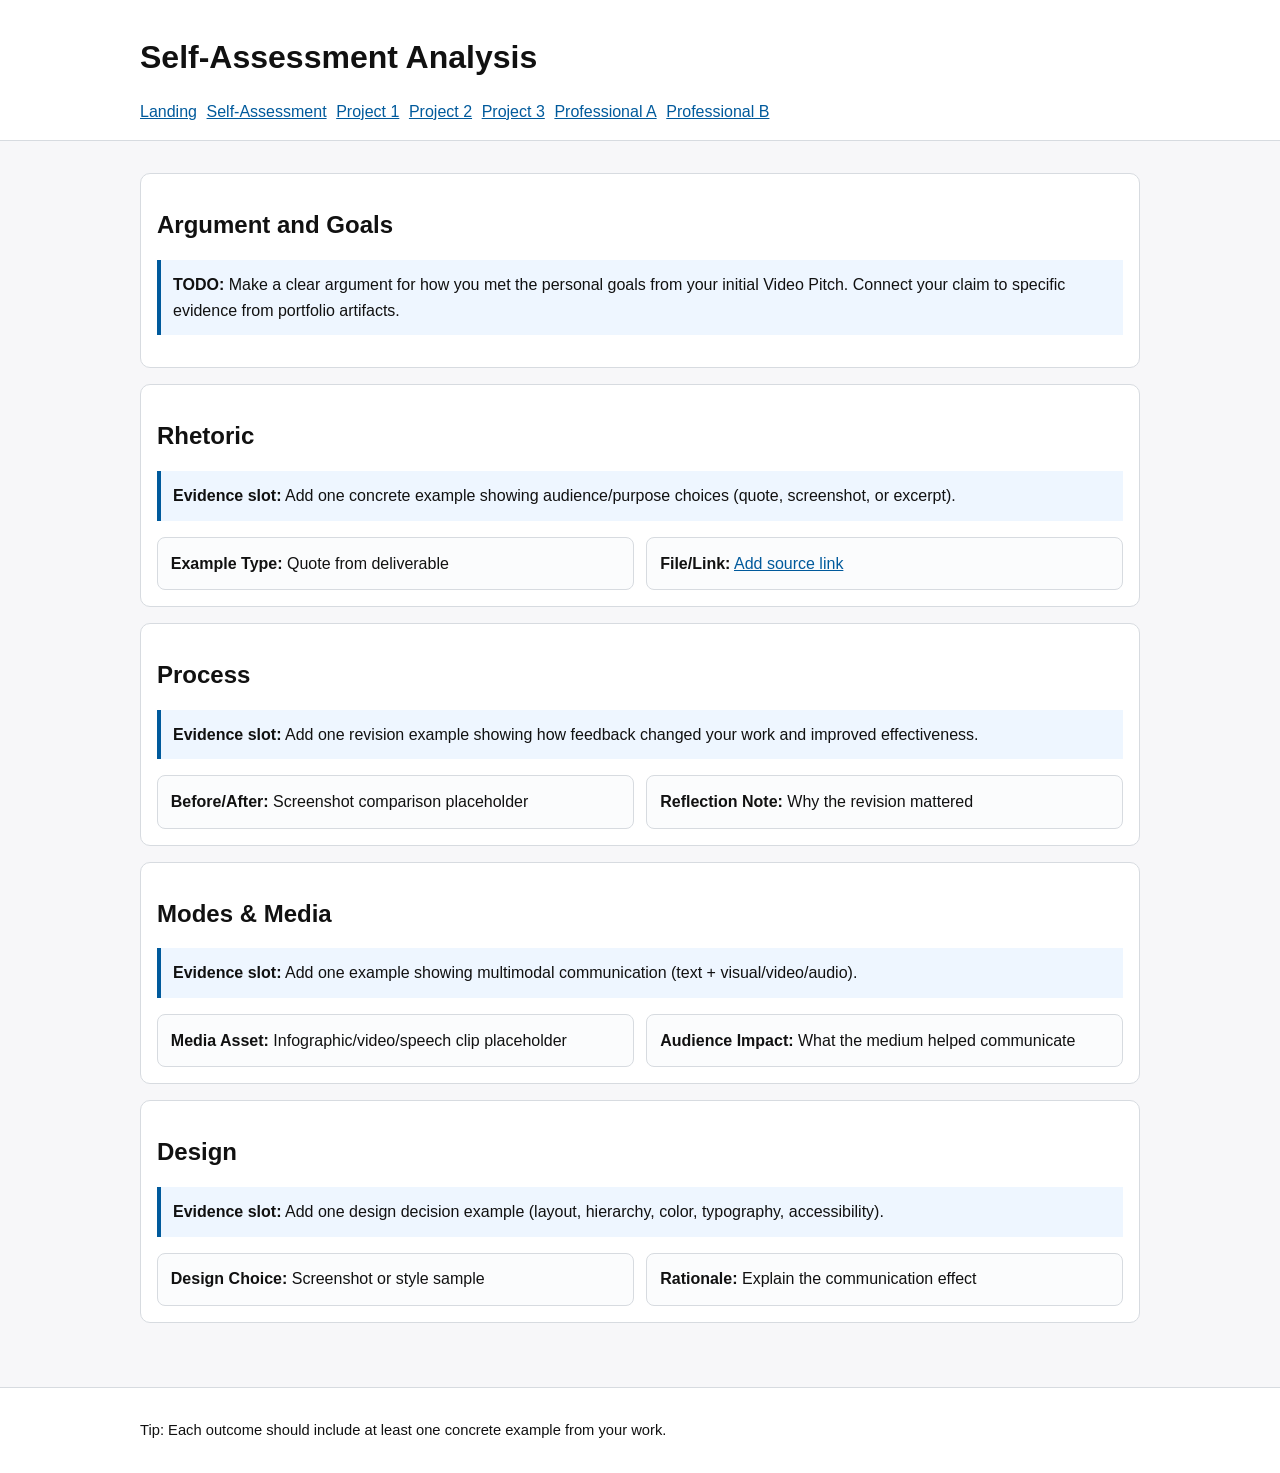
==== self-assessment.html @ 91075c49 "Scaffold barebones LMC 3403 GitHub Pages portfolio site" ====
<!doctype html>
<html lang="en">
  <head>
    <meta charset="UTF-8" />
    <meta name="viewport" content="width=device-width, initial-scale=1.0" />
    <title>LMC 3403 Portfolio | Self-Assessment</title>
    <link rel="stylesheet" href="assets/css/styles.css" />
  </head>
  <body>
    <a class="skip-link" href="#main-content">Skip to main content</a>

    <header class="site-header">
      <div class="header-inner">
        <h1>Self-Assessment Analysis</h1>
        <nav aria-label="Primary">
          <ul>
            <li><a href="index.html">Landing</a></li>
            <li><a href="self-assessment.html">Self-Assessment</a></li>
            <li><a href="projects/project-1.html">Project 1</a></li>
            <li><a href="projects/project-2.html">Project 2</a></li>
            <li><a href="projects/project-3.html">Project 3</a></li>
            <li><a href="professional/proj-a.html">Professional A</a></li>
            <li><a href="professional/proj-b.html">Professional B</a></li>
          </ul>
        </nav>
      </div>
    </header>

    <main id="main-content">
      <div class="main-inner">
        <section>
          <h2>Argument and Goals</h2>
          <p class="todo"><strong>TODO:</strong> Make a clear argument for how you met the personal goals from your initial Video Pitch. Connect your claim to specific evidence from portfolio artifacts.</p>
        </section>

        <section>
          <h2>Rhetoric</h2>
          <p class="todo"><strong>Evidence slot:</strong> Add one concrete example showing audience/purpose choices (quote, screenshot, or excerpt).</p>
          <div class="grid">
            <article class="card"><strong>Example Type:</strong> Quote from deliverable</article>
            <article class="card"><strong>File/Link:</strong> <a class="inline-link" href="#">Add source link</a></article>
          </div>
        </section>

        <section>
          <h2>Process</h2>
          <p class="todo"><strong>Evidence slot:</strong> Add one revision example showing how feedback changed your work and improved effectiveness.</p>
          <div class="grid">
            <article class="card"><strong>Before/After:</strong> Screenshot comparison placeholder</article>
            <article class="card"><strong>Reflection Note:</strong> Why the revision mattered</article>
          </div>
        </section>

        <section>
          <h2>Modes &amp; Media</h2>
          <p class="todo"><strong>Evidence slot:</strong> Add one example showing multimodal communication (text + visual/video/audio).</p>
          <div class="grid">
            <article class="card"><strong>Media Asset:</strong> Infographic/video/speech clip placeholder</article>
            <article class="card"><strong>Audience Impact:</strong> What the medium helped communicate</article>
          </div>
        </section>

        <section>
          <h2>Design</h2>
          <p class="todo"><strong>Evidence slot:</strong> Add one design decision example (layout, hierarchy, color, typography, accessibility).</p>
          <div class="grid">
            <article class="card"><strong>Design Choice:</strong> Screenshot or style sample</article>
            <article class="card"><strong>Rationale:</strong> Explain the communication effect</article>
          </div>
        </section>
      </div>
    </main>

    <footer class="site-footer">
      <div class="footer-inner small">
        <p>Tip: Each outcome should include at least one concrete example from your work.</p>
      </div>
    </footer>
  </body>
</html>
---- assets/css/styles.css ----
:root {
  --bg: #f7f7f9;
  --surface: #ffffff;
  --text: #111111;
  --muted: #4a4a4a;
  --accent: #005a9c;
  --border: #d7dbe0;
}

* {
  box-sizing: border-box;
}

html,
body {
  margin: 0;
  padding: 0;
  background: var(--bg);
  color: var(--text);
  font-family: "Segoe UI", "Helvetica Neue", Arial, sans-serif;
  line-height: 1.6;
}

.skip-link {
  position: absolute;
  left: -9999px;
  top: 0;
  background: var(--text);
  color: #fff;
  padding: 0.5rem 0.75rem;
}

.skip-link:focus {
  left: 0.5rem;
  top: 0.5rem;
  z-index: 1000;
}

.site-header,
.site-footer {
  background: var(--surface);
  border-bottom: 1px solid var(--border);
}

.site-footer {
  border-top: 1px solid var(--border);
  border-bottom: 0;
  margin-top: 2rem;
}

.header-inner,
.main-inner,
.footer-inner {
  width: min(1000px, 92vw);
  margin: 0 auto;
  padding: 1rem 0;
}

h1,
h2,
h3 {
  line-height: 1.25;
}

nav ul {
  list-style: none;
  display: flex;
  flex-wrap: wrap;
  gap: 0.6rem;
  padding: 0;
  margin: 0.5rem 0 0;
}

nav a,
.inline-link {
  color: var(--accent);
  text-decoration: underline;
}

main section {
  background: var(--surface);
  border: 1px solid var(--border);
  border-radius: 10px;
  padding: 1rem;
  margin: 1rem 0;
}

.muted {
  color: var(--muted);
}

.todo {
  background: #eef6ff;
  border-left: 4px solid var(--accent);
  padding: 0.75rem;
  margin: 1rem 0;
}

.grid {
  display: grid;
  grid-template-columns: repeat(auto-fit, minmax(220px, 1fr));
  gap: 0.8rem;
}

.card {
  border: 1px solid var(--border);
  border-radius: 8px;
  padding: 0.8rem;
  background: #fbfcfd;
}

.placeholder-image {
  width: 100%;
  max-width: 340px;
  border: 1px dashed var(--border);
  border-radius: 8px;
  display: block;
}

.small {
  font-size: 0.92rem;
}

@media (max-width: 650px) {
  .header-inner,
  .main-inner,
  .footer-inner {
    width: 94vw;
  }
}
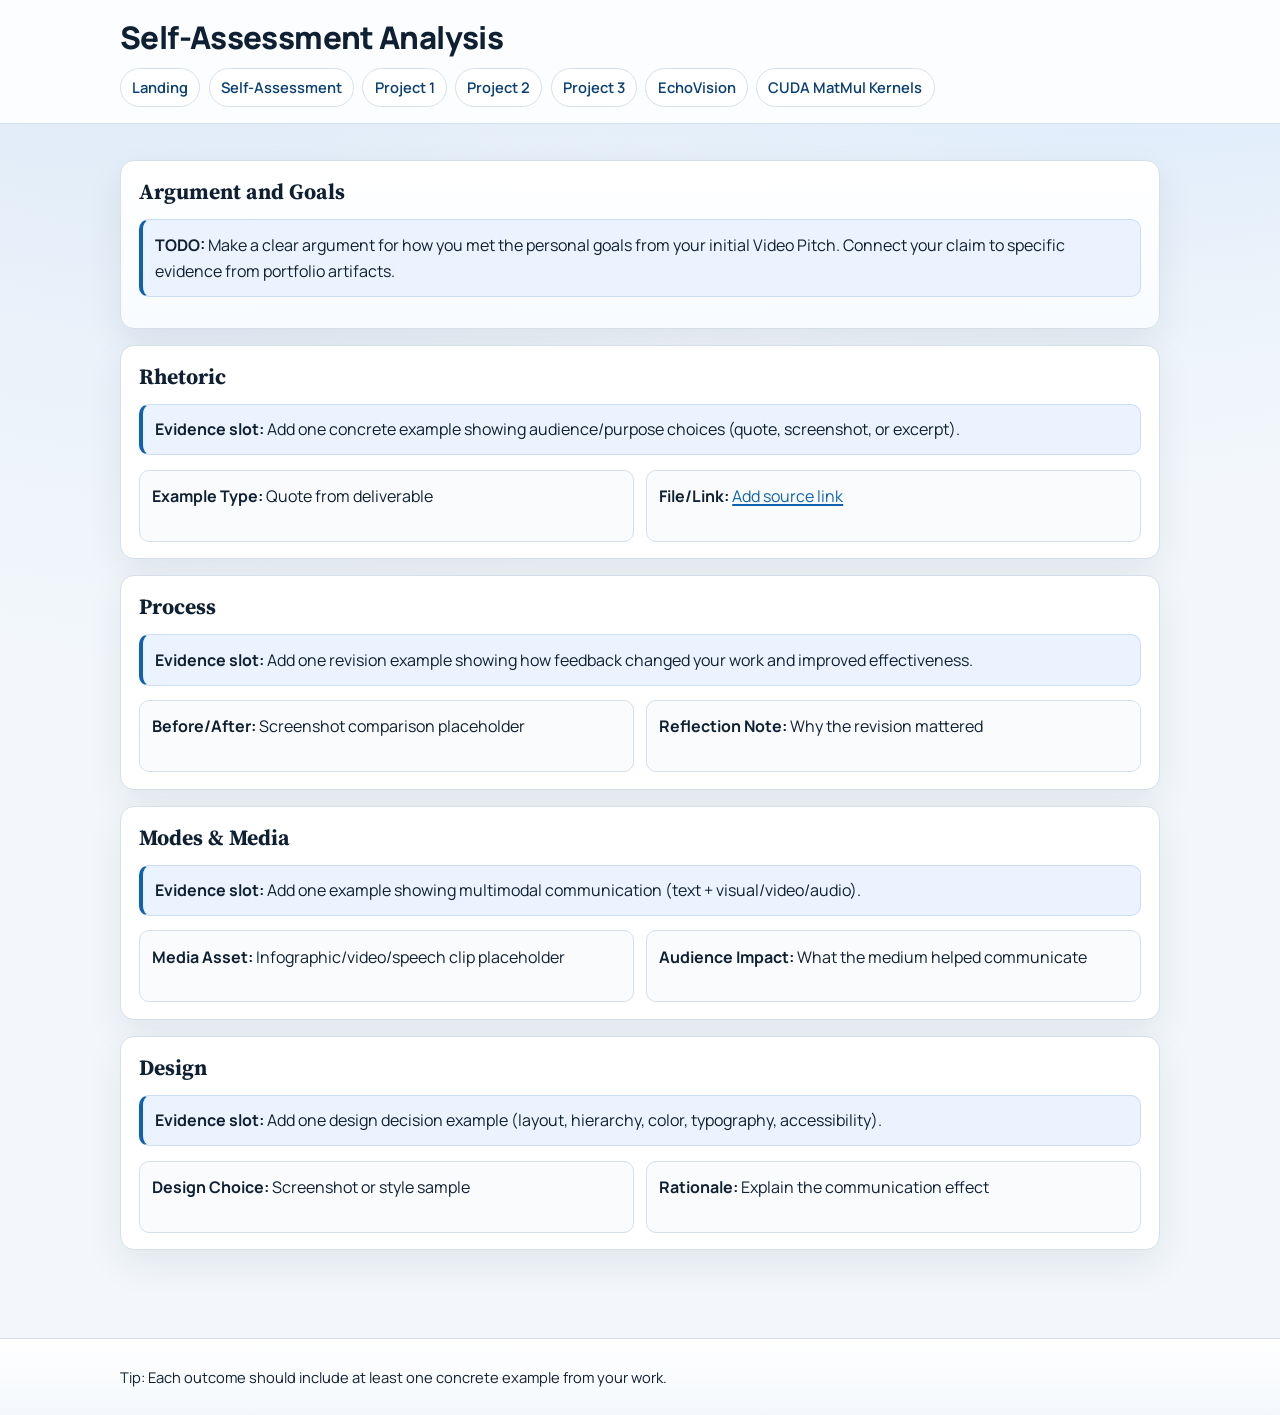
==== commit f4158547: "Restyle portfolio pages and finalize project intros/layout" ====
--- a/self-assessment.html
+++ b/self-assessment.html
@@ -4,7 +4,7 @@
     <meta charset="UTF-8" />
     <meta name="viewport" content="width=device-width, initial-scale=1.0" />
     <title>LMC 3403 Portfolio | Self-Assessment</title>
-    <link rel="stylesheet" href="assets/css/styles.css" />
+    <link rel="stylesheet" href="css/styles.css" />
   </head>
   <body>
     <a class="skip-link" href="#main-content">Skip to main content</a>
@@ -19,8 +19,8 @@
             <li><a href="projects/project-1.html">Project 1</a></li>
             <li><a href="projects/project-2.html">Project 2</a></li>
             <li><a href="projects/project-3.html">Project 3</a></li>
-            <li><a href="professional/proj-a.html">Professional A</a></li>
-            <li><a href="professional/proj-b.html">Professional B</a></li>
+            <li><a href="professional/proj-a.html">EchoVision</a></li>
+            <li><a href="professional/proj-b.html">CUDA MatMul Kernels</a></li>
           </ul>
         </nav>
       </div>
--- a/css/styles.css
+++ b/css/styles.css
@@ -0,0 +1,206 @@
+@import url('https://fonts.googleapis.com/css2?family=Manrope:wght@400;500;700;800&family=Source+Serif+4:wght@500;600&display=swap');
+
+:root {
+  --bg: #f3f7fb;
+  --bg-accent: #e9f1fa;
+  --surface: #ffffff;
+  --surface-soft: #f9fbfd;
+  --text: #102033;
+  --muted: #4b6178;
+  --accent: #0f62b0;
+  --accent-2: #0a3f73;
+  --border: #d6e0ea;
+  --shadow: 0 14px 36px rgba(12, 39, 66, 0.08);
+}
+
+* {
+  box-sizing: border-box;
+}
+
+html,
+body {
+  margin: 0;
+  padding: 0;
+  color: var(--text);
+  font-family: 'Manrope', 'Avenir Next', 'Segoe UI', sans-serif;
+  line-height: 1.65;
+  background:
+    radial-gradient(circle at 12% -10%, #dbe9f8 0%, transparent 42%),
+    radial-gradient(circle at 88% -20%, #d3e6fa 0%, transparent 38%),
+    linear-gradient(180deg, var(--bg-accent) 0%, var(--bg) 280px);
+}
+
+.skip-link {
+  position: absolute;
+  left: -9999px;
+  top: 0;
+  background: var(--text);
+  color: #fff;
+  padding: 0.55rem 0.8rem;
+  border-radius: 0.4rem;
+}
+
+.skip-link:focus {
+  left: 0.75rem;
+  top: 0.75rem;
+  z-index: 1000;
+}
+
+.site-header {
+  position: sticky;
+  top: 0;
+  z-index: 20;
+  backdrop-filter: blur(8px);
+  background: rgba(255, 255, 255, 0.88);
+  border-bottom: 1px solid var(--border);
+}
+
+.site-footer {
+  background: linear-gradient(180deg, #ffffff 0%, #f4f8fc 100%);
+  border-top: 1px solid var(--border);
+  margin-top: 2.5rem;
+}
+
+.header-inner,
+.main-inner,
+.footer-inner {
+  width: min(1040px, 92vw);
+  margin: 0 auto;
+}
+
+.header-inner {
+  padding: 1.1rem 0 0.95rem;
+}
+
+.main-inner {
+  padding: 1.3rem 0 2rem;
+}
+
+.footer-inner {
+  padding: 1rem 0;
+}
+
+h1,
+h2,
+h3 {
+  line-height: 1.22;
+  margin: 0;
+}
+
+h1 {
+  font-size: clamp(1.45rem, 2.5vw, 1.95rem);
+  font-weight: 800;
+  letter-spacing: -0.02em;
+}
+
+h2 {
+  font-size: clamp(1.12rem, 1.7vw, 1.36rem);
+  font-family: 'Source Serif 4', Georgia, serif;
+  margin-bottom: 0.65rem;
+}
+
+h3 {
+  font-size: 1.02rem;
+  margin-top: 1.15rem;
+}
+
+p {
+  margin: 0.6rem 0;
+}
+
+.muted {
+  color: var(--muted);
+}
+
+nav ul {
+  list-style: none;
+  display: flex;
+  flex-wrap: wrap;
+  gap: 0.52rem;
+  padding: 0;
+  margin: 0.75rem 0 0;
+}
+
+nav a {
+  display: inline-block;
+  padding: 0.42rem 0.7rem;
+  border-radius: 999px;
+  border: 1px solid var(--border);
+  text-decoration: none;
+  color: var(--accent-2);
+  font-weight: 600;
+  font-size: 0.92rem;
+  background: #fff;
+  transition: all 0.18s ease;
+}
+
+nav a:hover,
+nav a:focus-visible {
+  border-color: #b8cee5;
+  background: #edf5fe;
+  color: var(--accent);
+}
+
+main section {
+  background: var(--surface);
+  border: 1px solid var(--border);
+  border-radius: 14px;
+  padding: 1.05rem 1.1rem;
+  margin: 1rem 0;
+  box-shadow: var(--shadow);
+}
+
+.main-inner > section:first-of-type {
+  background: linear-gradient(180deg, #ffffff 0%, #f8fbff 100%);
+}
+
+.todo {
+  background: #eaf3ff;
+  border: 1px solid #cadef7;
+  border-left: 4px solid var(--accent);
+  border-radius: 10px;
+  padding: 0.72rem 0.8rem;
+  margin: 0.9rem 0;
+}
+
+.grid {
+  display: grid;
+  grid-template-columns: repeat(auto-fit, minmax(220px, 1fr));
+  gap: 0.72rem;
+}
+
+.card {
+  border: 1px solid var(--border);
+  border-radius: 10px;
+  padding: 0.78rem;
+  background: var(--surface-soft);
+  min-height: 72px;
+}
+
+.inline-link {
+  color: var(--accent);
+  text-decoration: underline;
+  text-decoration-thickness: 1.5px;
+  text-underline-offset: 2px;
+  word-break: break-word;
+}
+
+.small {
+  font-size: 0.92rem;
+}
+
+@media (max-width: 720px) {
+  .header-inner,
+  .main-inner,
+  .footer-inner {
+    width: 94vw;
+  }
+
+  .header-inner {
+    padding-top: 0.8rem;
+  }
+
+  main section {
+    padding: 0.95rem;
+  }
+}
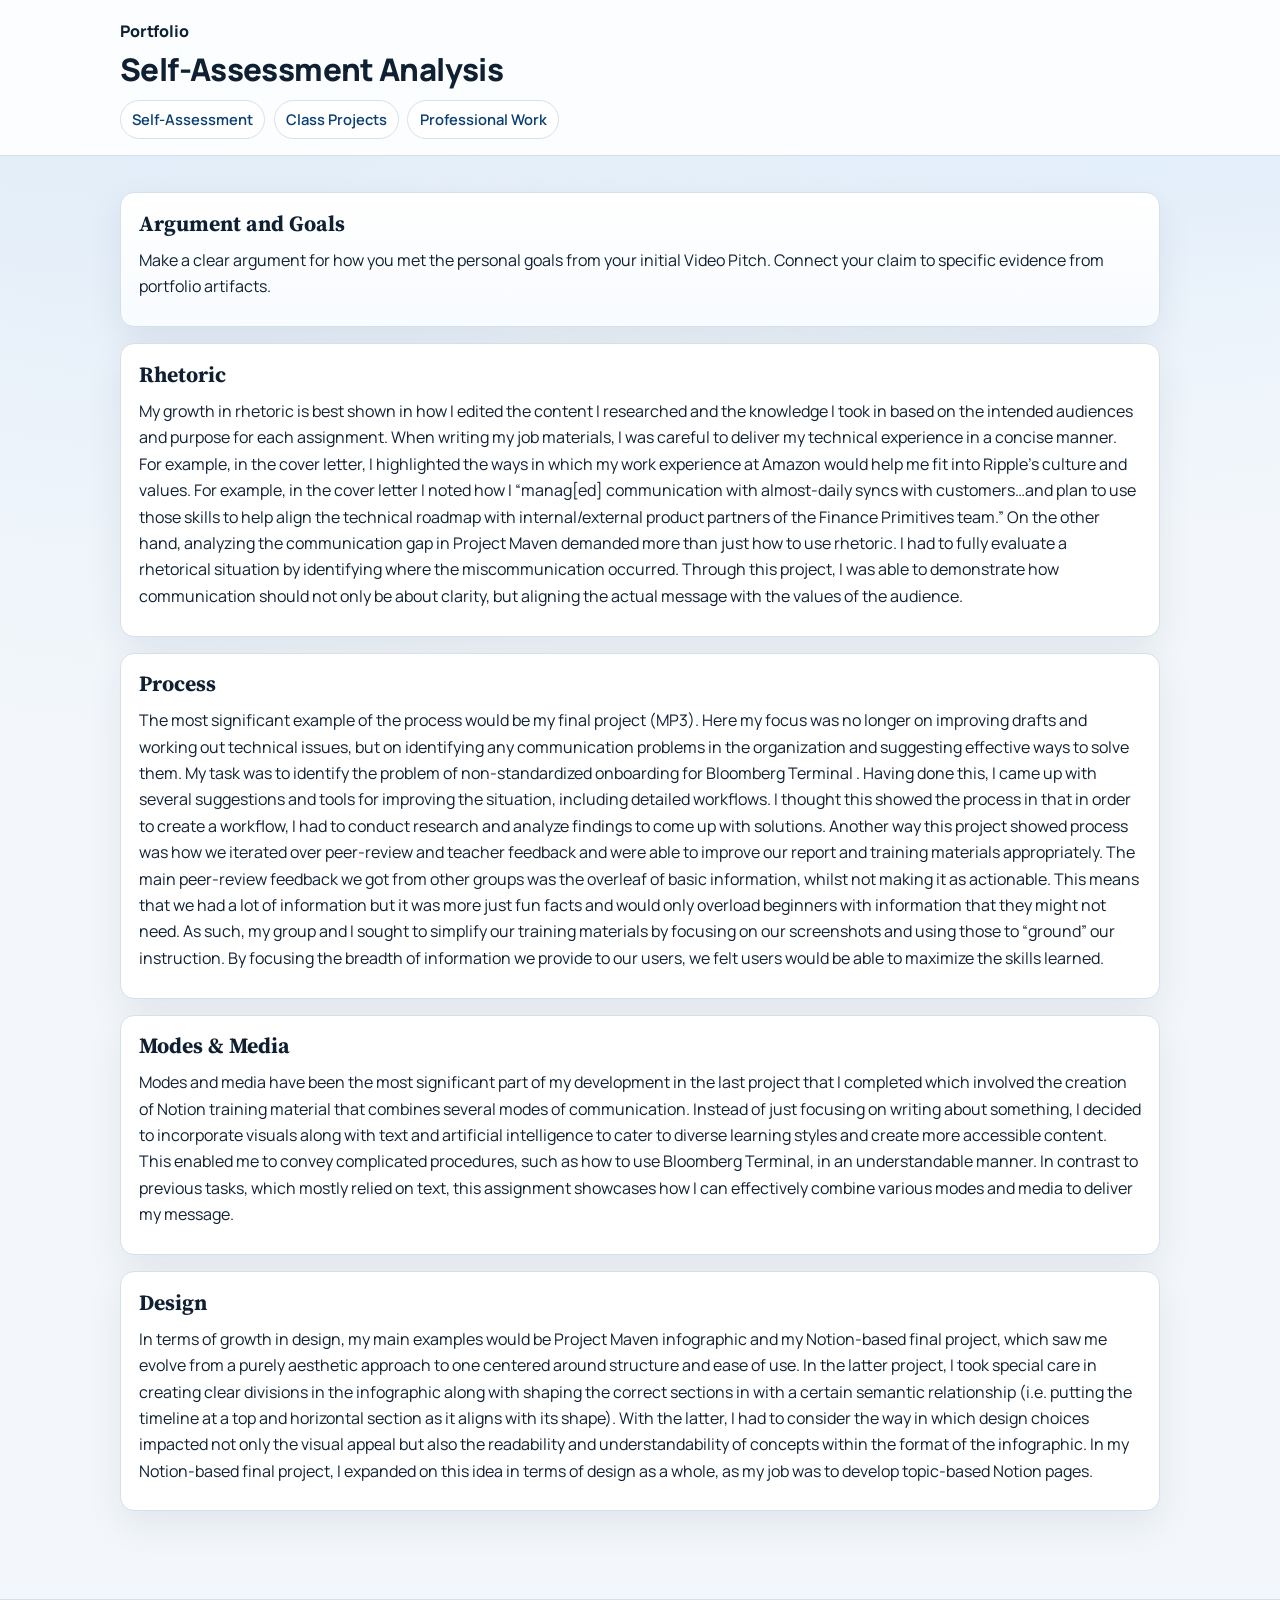
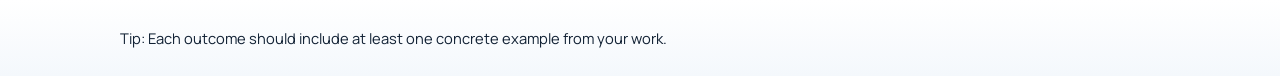
==== commit 79d1cc08: "Refine portfolio structure, navigation, and project content" ====
--- a/self-assessment.html
+++ b/self-assessment.html
@@ -3,7 +3,7 @@
   <head>
     <meta charset="UTF-8" />
     <meta name="viewport" content="width=device-width, initial-scale=1.0" />
-    <title>LMC 3403 Portfolio | Self-Assessment</title>
+    <title>Portfolio | Self-Assessment</title>
     <link rel="stylesheet" href="css/styles.css" />
   </head>
   <body>
@@ -11,16 +11,13 @@
 
     <header class="site-header">
       <div class="header-inner">
+        <p class="site-brand"><a href="index.html">Portfolio</a></p>
         <h1>Self-Assessment Analysis</h1>
         <nav aria-label="Primary">
           <ul>
-            <li><a href="index.html">Landing</a></li>
             <li><a href="self-assessment.html">Self-Assessment</a></li>
-            <li><a href="projects/project-1.html">Project 1</a></li>
-            <li><a href="projects/project-2.html">Project 2</a></li>
-            <li><a href="projects/project-3.html">Project 3</a></li>
-            <li><a href="professional/proj-a.html">EchoVision</a></li>
-            <li><a href="professional/proj-b.html">CUDA MatMul Kernels</a></li>
+            <li><a href="class-projects.html">Class Projects</a></li>
+            <li><a href="professional-work.html">Professional Work</a></li>
           </ul>
         </nav>
       </div>
@@ -30,43 +27,30 @@
       <div class="main-inner">
         <section>
           <h2>Argument and Goals</h2>
-          <p class="todo"><strong>TODO:</strong> Make a clear argument for how you met the personal goals from your initial Video Pitch. Connect your claim to specific evidence from portfolio artifacts.</p>
+          <p>Make a clear argument for how you met the personal goals from your initial Video Pitch. Connect your claim to specific evidence from portfolio artifacts.</p>
         </section>
 
         <section>
           <h2>Rhetoric</h2>
-          <p class="todo"><strong>Evidence slot:</strong> Add one concrete example showing audience/purpose choices (quote, screenshot, or excerpt).</p>
-          <div class="grid">
-            <article class="card"><strong>Example Type:</strong> Quote from deliverable</article>
-            <article class="card"><strong>File/Link:</strong> <a class="inline-link" href="#">Add source link</a></article>
-          </div>
+          <p>My growth in rhetoric is best shown in how I edited the content I researched and the knowledge I took in based on the intended audiences and purpose for each assignment. When writing my job materials, I was careful to deliver my technical experience in a concise manner. For example, in the cover letter, I highlighted the ways in which my work experience at Amazon would help me fit into Ripple’s culture and values. For example, in the cover letter I noted how I “manag[ed] communication with almost-daily syncs with customers…and plan to use those skills to help align the technical roadmap with internal/external product partners of the Finance Primitives team.” On the other hand, analyzing the communication gap in Project Maven demanded more than just how to use rhetoric. I had to fully evaluate a rhetorical situation by identifying where the miscommunication occurred. Through this project, I was able to demonstrate how communication should not only be about clarity, but aligning the actual message with the values of the audience.</p>
         </section>
 
         <section>
           <h2>Process</h2>
-          <p class="todo"><strong>Evidence slot:</strong> Add one revision example showing how feedback changed your work and improved effectiveness.</p>
-          <div class="grid">
-            <article class="card"><strong>Before/After:</strong> Screenshot comparison placeholder</article>
-            <article class="card"><strong>Reflection Note:</strong> Why the revision mattered</article>
-          </div>
+          <p>The most significant example of the process would be my final project (MP3). Here my focus was no longer on improving drafts and working out technical issues, but on identifying any communication problems in the organization and suggesting effective ways to solve them. My task was to identify the problem of non-standardized onboarding for Bloomberg Terminal . Having done this, I came up with several suggestions and tools for improving the situation, including detailed workflows. I thought this showed the process in that in order to create a workflow, I had to conduct research and analyze findings to come up with solutions. Another way this project showed process was how we iterated over peer-review and teacher feedback and were able to improve our report and training materials appropriately. The main peer-review feedback we got from other groups was the overleaf of basic information, whilst not making it as actionable. This means that we had a lot of information but it was more just fun facts and would only overload beginners with information that they might not need. As such, my group and I sought to simplify our training materials by focusing on our screenshots and using those to “ground” our instruction. By focusing the breadth of information we provide to our users, we felt users would be able to maximize the skills learned.
+</p>
         </section>
 
         <section>
           <h2>Modes &amp; Media</h2>
-          <p class="todo"><strong>Evidence slot:</strong> Add one example showing multimodal communication (text + visual/video/audio).</p>
-          <div class="grid">
-            <article class="card"><strong>Media Asset:</strong> Infographic/video/speech clip placeholder</article>
-            <article class="card"><strong>Audience Impact:</strong> What the medium helped communicate</article>
-          </div>
+          <p>Modes and media have been the most significant part of my development in the last project that I completed which involved the creation of Notion training material that combines several modes of communication. Instead of just focusing on writing about something, I decided to incorporate visuals along with text and artificial intelligence to cater to diverse learning styles and create more accessible content. This enabled me to convey complicated procedures, such as how to use Bloomberg Terminal, in an understandable manner. In contrast to previous tasks, which mostly relied on text, this assignment showcases how I can effectively combine various modes and media to deliver my message.
+</p>
         </section>
 
         <section>
           <h2>Design</h2>
-          <p class="todo"><strong>Evidence slot:</strong> Add one design decision example (layout, hierarchy, color, typography, accessibility).</p>
-          <div class="grid">
-            <article class="card"><strong>Design Choice:</strong> Screenshot or style sample</article>
-            <article class="card"><strong>Rationale:</strong> Explain the communication effect</article>
-          </div>
+          <p>In terms of growth in design, my main examples would be Project Maven infographic and my Notion-based final project, which saw me evolve from a purely aesthetic approach to one centered around structure and ease of use. In the latter project, I took special care in creating clear divisions in the infographic along with shaping the correct sections in with a certain semantic relationship (i.e. putting the timeline at a top and horizontal section as it aligns with its shape). With the latter, I had to consider the way in which design choices impacted not only the visual appeal but also the readability and understandability of concepts within the format of the infographic. In my Notion-based final project, I expanded on this idea in terms of design as a whole, as my job was to develop topic-based Notion pages.
+</p>
         </section>
       </div>
     </main>
--- a/css/styles.css
+++ b/css/styles.css
@@ -72,6 +72,22 @@
   padding: 1.1rem 0 0.95rem;
 }
 
+.site-brand {
+  margin: 0 0 0.35rem;
+  font-weight: 800;
+  letter-spacing: -0.01em;
+}
+
+.site-brand a {
+  text-decoration: none;
+  color: var(--text);
+}
+
+.site-brand a:hover,
+.site-brand a:focus-visible {
+  color: var(--accent);
+}
+
 .main-inner {
   padding: 1.3rem 0 2rem;
 }
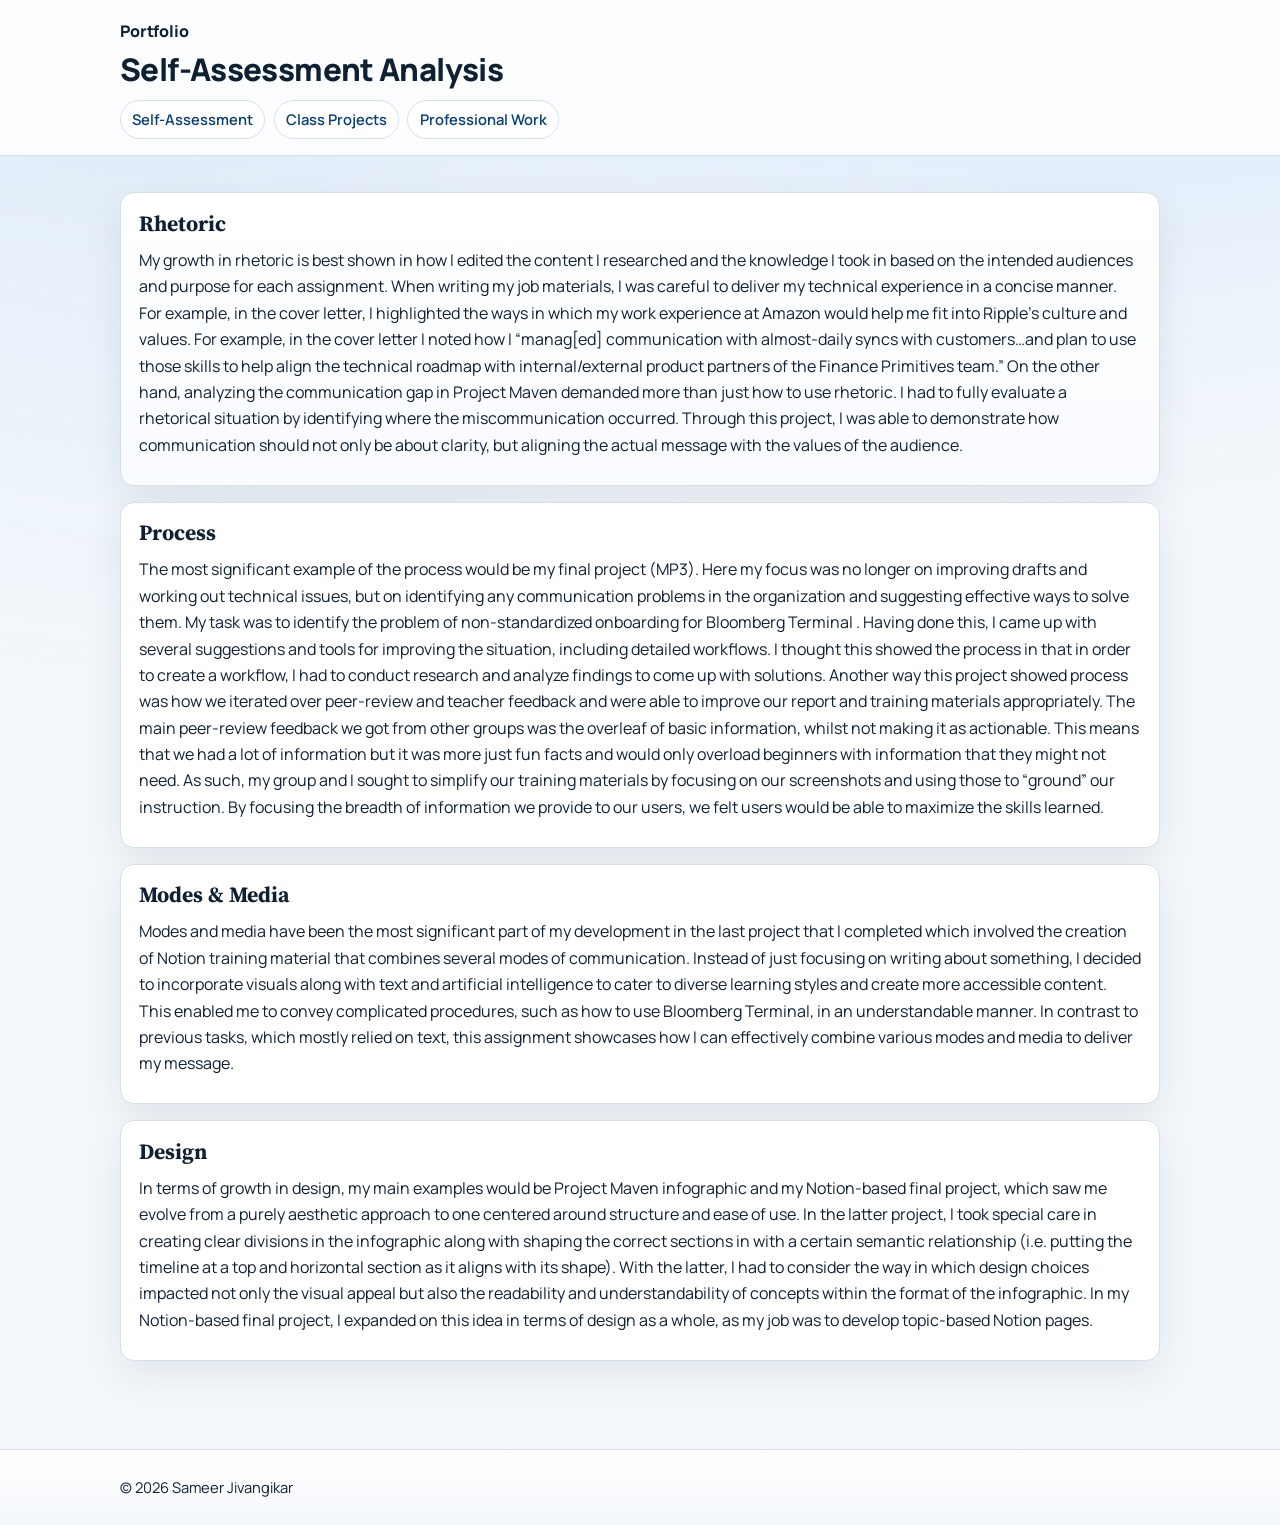
==== commit 31661c39: "Finalize portfolio content, embeds, and markdown artifact viewer" ====
--- a/self-assessment.html
+++ b/self-assessment.html
@@ -26,11 +26,6 @@
     <main id="main-content">
       <div class="main-inner">
         <section>
-          <h2>Argument and Goals</h2>
-          <p>Make a clear argument for how you met the personal goals from your initial Video Pitch. Connect your claim to specific evidence from portfolio artifacts.</p>
-        </section>
-
-        <section>
           <h2>Rhetoric</h2>
           <p>My growth in rhetoric is best shown in how I edited the content I researched and the knowledge I took in based on the intended audiences and purpose for each assignment. When writing my job materials, I was careful to deliver my technical experience in a concise manner. For example, in the cover letter, I highlighted the ways in which my work experience at Amazon would help me fit into Ripple’s culture and values. For example, in the cover letter I noted how I “manag[ed] communication with almost-daily syncs with customers…and plan to use those skills to help align the technical roadmap with internal/external product partners of the Finance Primitives team.” On the other hand, analyzing the communication gap in Project Maven demanded more than just how to use rhetoric. I had to fully evaluate a rhetorical situation by identifying where the miscommunication occurred. Through this project, I was able to demonstrate how communication should not only be about clarity, but aligning the actual message with the values of the audience.</p>
         </section>
@@ -57,7 +52,7 @@
 
     <footer class="site-footer">
       <div class="footer-inner small">
-        <p>Tip: Each outcome should include at least one concrete example from your work.</p>
+        <p>© 2026 Sameer Jivangikar</p>
       </div>
     </footer>
   </body>
--- a/css/styles.css
+++ b/css/styles.css
@@ -205,6 +205,54 @@
   font-size: 0.92rem;
 }
 
+.markdown-viewer {
+  margin-top: 0.85rem;
+  padding: 0.9rem;
+  border: 1px solid var(--border);
+  border-radius: 10px;
+  background: #ffffff;
+  max-height: 700px;
+  overflow: auto;
+}
+
+.markdown-viewer h1,
+.markdown-viewer h2,
+.markdown-viewer h3 {
+  margin-top: 1rem;
+}
+
+.markdown-viewer table {
+  width: 100%;
+  border-collapse: collapse;
+  margin: 0.8rem 0 1rem;
+  font-size: 0.92rem;
+}
+
+.markdown-viewer th,
+.markdown-viewer td {
+  border: 1px solid var(--border);
+  padding: 0.45rem 0.55rem;
+  text-align: left;
+  vertical-align: top;
+}
+
+.markdown-viewer th {
+  background: #f2f7fc;
+}
+
+.markdown-viewer code {
+  background: #f4f8fc;
+  padding: 0.08rem 0.28rem;
+  border-radius: 4px;
+}
+
+.markdown-viewer pre {
+  background: #f4f8fc;
+  padding: 0.7rem;
+  border-radius: 8px;
+  overflow: auto;
+}
+
 @media (max-width: 720px) {
   .header-inner,
   .main-inner,
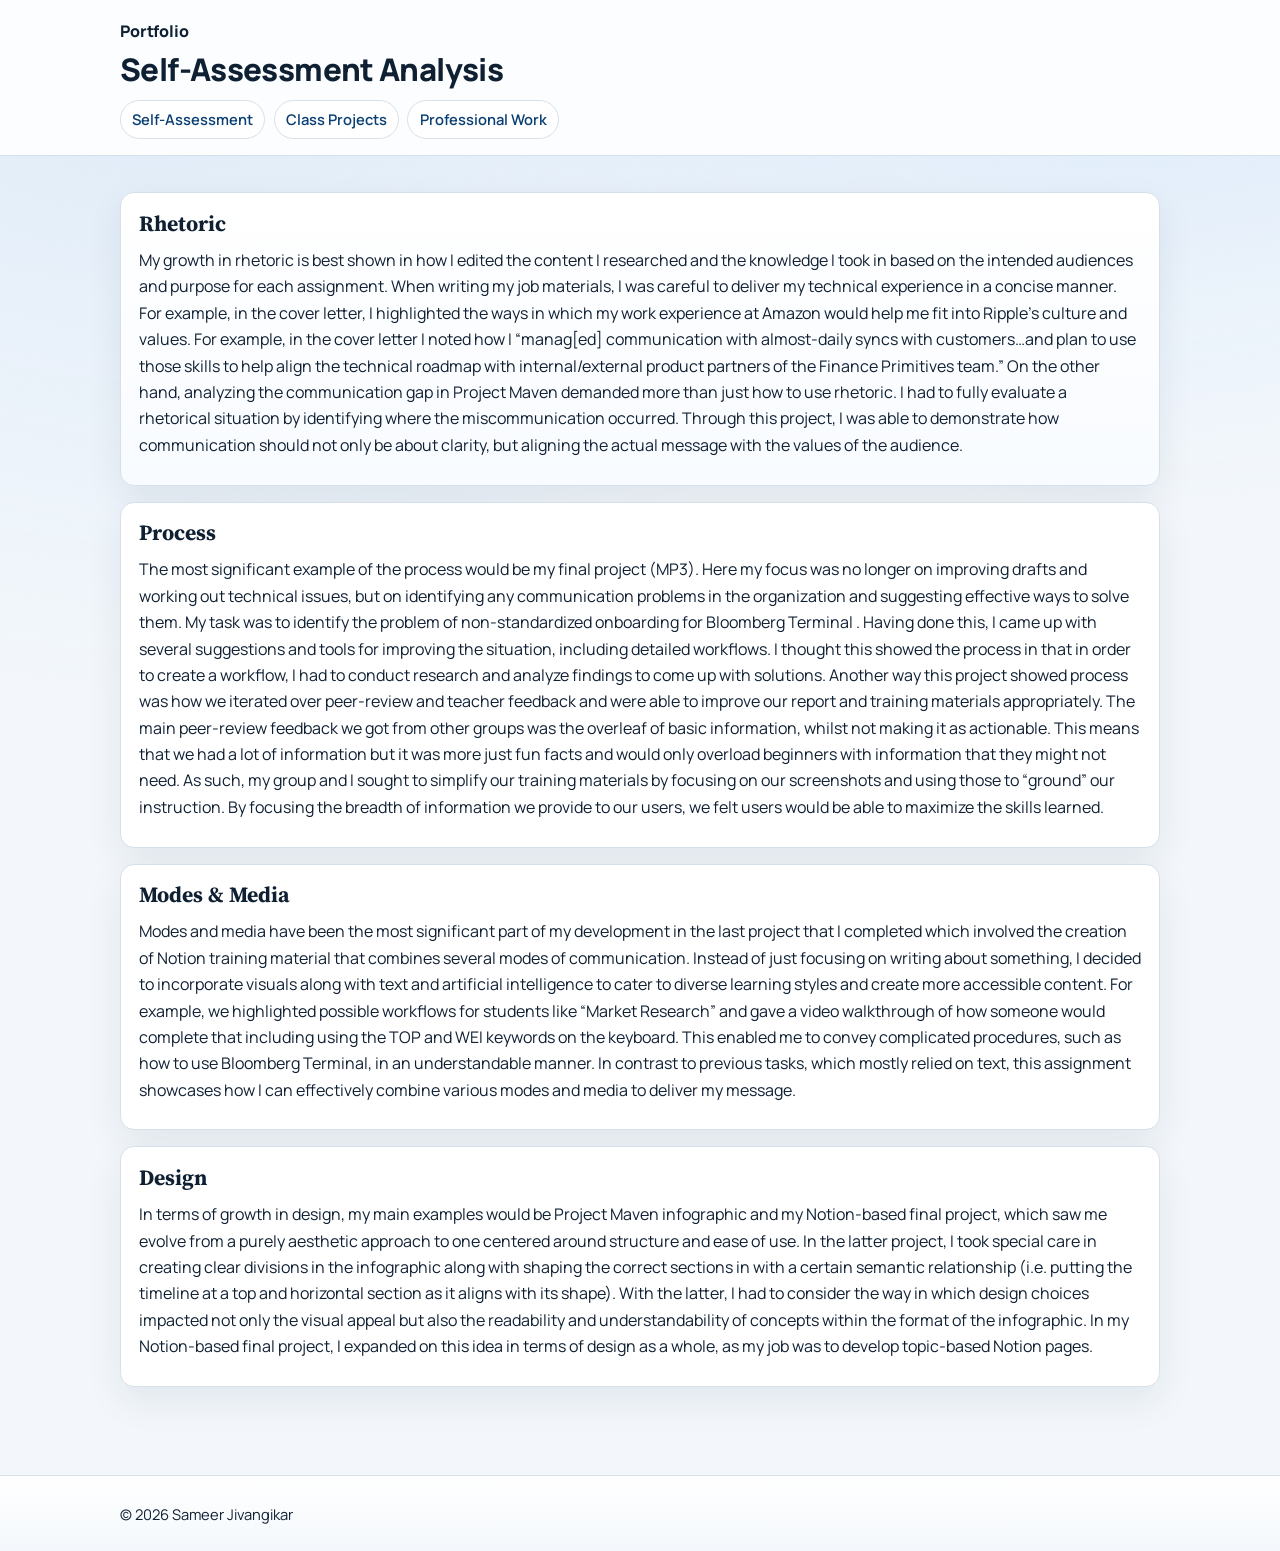
==== commit 68408384: "Update self-assessment content" ====
--- a/self-assessment.html
+++ b/self-assessment.html
@@ -38,7 +38,7 @@
 
         <section>
           <h2>Modes &amp; Media</h2>
-          <p>Modes and media have been the most significant part of my development in the last project that I completed which involved the creation of Notion training material that combines several modes of communication. Instead of just focusing on writing about something, I decided to incorporate visuals along with text and artificial intelligence to cater to diverse learning styles and create more accessible content. This enabled me to convey complicated procedures, such as how to use Bloomberg Terminal, in an understandable manner. In contrast to previous tasks, which mostly relied on text, this assignment showcases how I can effectively combine various modes and media to deliver my message.
+          <p>Modes and media have been the most significant part of my development in the last project that I completed which involved the creation of Notion training material that combines several modes of communication. Instead of just focusing on writing about something, I decided to incorporate visuals along with text and artificial intelligence to cater to diverse learning styles and create more accessible content. For example, we highlighted possible workflows for students like “Market Research” and gave a video walkthrough of how someone would complete that including using the TOP and WEI keywords on the keyboard. This enabled me to convey complicated procedures, such as how to use Bloomberg Terminal, in an understandable manner. In contrast to previous tasks, which mostly relied on text, this assignment showcases how I can effectively combine various modes and media to deliver my message.
 </p>
         </section>
 
--- a/css/styles.css
+++ b/css/styles.css
@@ -88,6 +88,23 @@
   color: var(--accent);
 }
 
+.profile-circle {
+  width: 110px;
+  height: 110px;
+  border-radius: 50%;
+  border: 2px solid #c8d9ea;
+  overflow: hidden;
+  margin: 0.6rem 0 0.4rem;
+  background: #f6fbff;
+}
+
+.profile-image {
+  width: 100%;
+  height: 100%;
+  object-fit: cover;
+  display: block;
+}
+
 .main-inner {
   padding: 1.3rem 0 2rem;
 }
